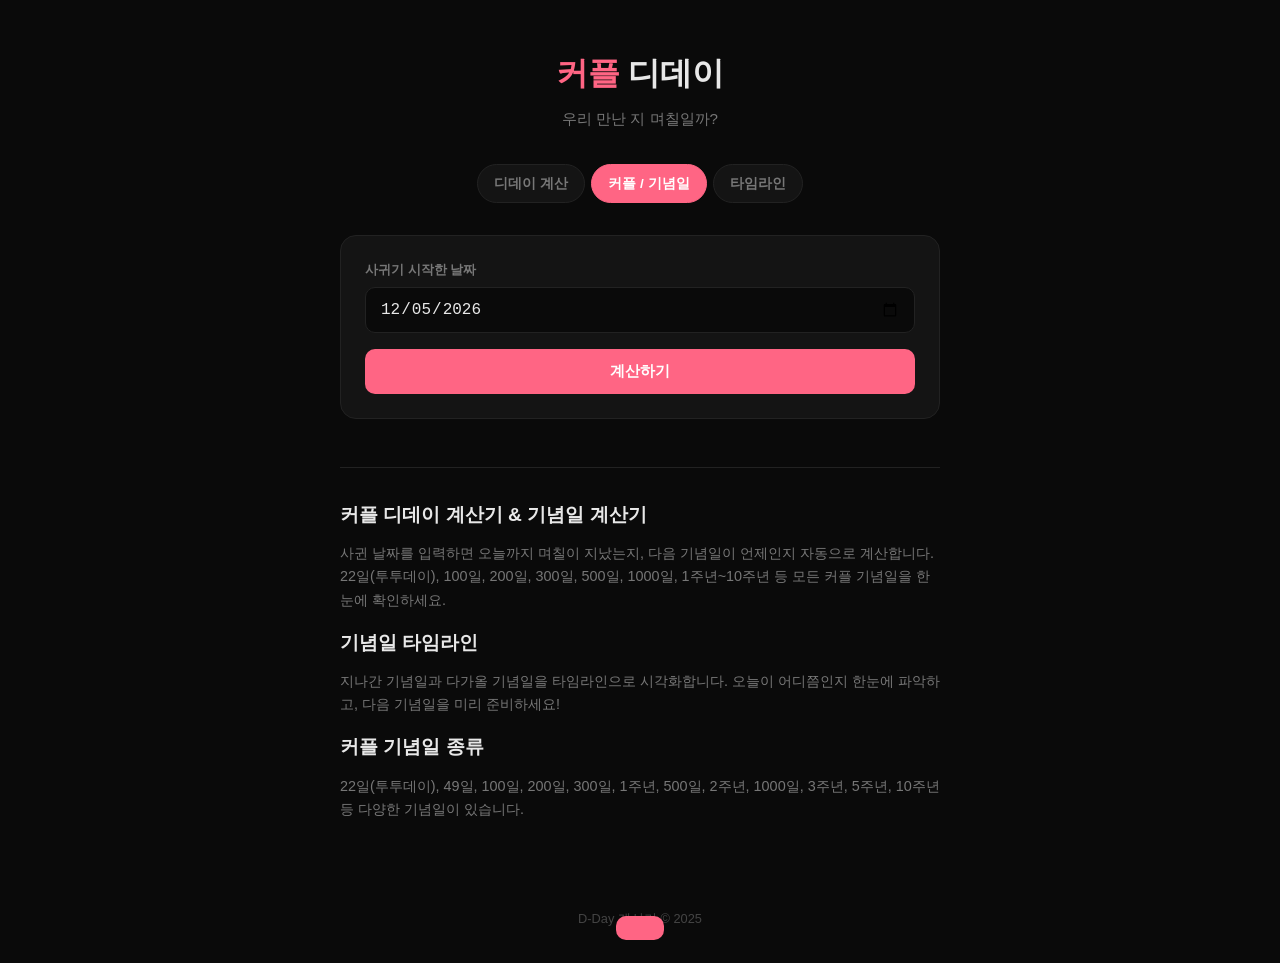
==== couple.html @ f20a23c5 "디데이 계산기 초기 버전 디데이 계산, 커플 기념일 타임라인, D-Day 타임라인 관리 기능 포함. 실시간 카운트다운, 이미지 저장, SEO 최적화 적용." ====
<!DOCTYPE html>
<html lang="ko">
<head>
  <meta charset="UTF-8">
  <meta name="viewport" content="width=device-width, initial-scale=1.0">
  <title>커플 디데이 계산기 - 사귄 날부터 100일, 200일, 1000일 기념일</title>
  <meta name="description" content="커플 디데이 계산기로 사귄 날부터 100일, 200일, 300일, 1000일 등 기념일을 확인하세요. 만난 지 며칠인지 바로 계산! 타임라인으로 한눈에 보기.">
  <meta name="keywords" content="커플 디데이 계산기, 사귄날 계산기, 연애 기념일, 100일 계산, 커플 기념일, 기념일 계산기">
  <meta property="og:title" content="커플 디데이 계산기 - 우리 만난 지 며칠?">
  <meta property="og:description" content="사귄 날을 입력하면 지금까지 며칠인지, 모든 기념일 날짜와 타임라인을 한눈에 보여드립니다.">
  <link rel="canonical" href="https://dday.github.io/couple.html">
  <style>
    :root{--bg:#0a0a0a;--card:#141414;--border:#222;--text:#e8e8e8;--text-sub:#777;--accent:#FF6584;--accent2:#6C63FF}
    *{margin:0;padding:0;box-sizing:border-box}
    body{font-family:-apple-system,'Pretendard','Noto Sans KR',sans-serif;background:var(--bg);color:var(--text);min-height:100vh;line-height:1.6}
    header{text-align:center;padding:48px 20px 32px}
    h1{font-size:2rem;font-weight:800;margin-bottom:8px}
    h1 span{color:var(--accent)}
    .header-desc{color:var(--text-sub);font-size:.95rem}
    nav{display:flex;justify-content:center;gap:6px;padding:0 20px;margin-bottom:32px;flex-wrap:wrap}
    nav a{padding:8px 16px;border-radius:20px;background:var(--card);color:var(--text-sub);text-decoration:none;font-size:.85rem;font-weight:600;border:1px solid var(--border);transition:all .2s}
    nav a:hover,nav a.active{background:var(--accent);color:#fff;border-color:var(--accent)}
    .container{max-width:640px;margin:0 auto;padding:0 20px 40px}

    .input-section{background:var(--card);border:1px solid var(--border);border-radius:16px;padding:24px;margin-bottom:24px}
    .input-group{margin-bottom:16px}
    .input-group label{display:block;font-size:.8rem;color:var(--text-sub);margin-bottom:6px;font-weight:600}
    .input-group input{width:100%;padding:12px 14px;border:1px solid var(--border);border-radius:10px;background:var(--bg);color:var(--text);font-size:1rem;outline:none}
    .input-group input:focus{border-color:var(--accent)}
    .btn{padding:12px 24px;border:none;border-radius:10px;font-size:.95rem;font-weight:700;cursor:pointer;background:var(--accent);color:#fff;width:100%}
    .btn:hover{opacity:.85}

    .result{display:none;margin-top:24px;animation:fadeIn .3s}
    .result.show{display:block}
    @keyframes fadeIn{from{opacity:0;transform:translateY(8px)}to{opacity:1;transform:translateY(0)}}

    /* 히어로 카드 */
    .hero-card{background:var(--card);border:1px solid var(--border);border-radius:16px;padding:32px;text-align:center;margin-bottom:16px}
    .hero-label{font-size:.85rem;color:var(--text-sub);margin-bottom:4px}
    .hero-days{font-size:3.5rem;font-weight:900;background:linear-gradient(135deg,var(--accent),var(--accent2));-webkit-background-clip:text;-webkit-text-fill-color:transparent;line-height:1.2}
    .hero-sub{color:var(--text-sub);font-size:.9rem;margin-top:8px}

    /* 실시간 카운트다운 */
    .countdown{display:flex;justify-content:center;gap:10px;margin-top:20px;padding-top:20px;border-top:1px solid var(--border)}
    .cd-block{text-align:center;min-width:48px}
    .cd-value{font-size:1.5rem;font-weight:900;color:var(--text);font-variant-numeric:tabular-nums}
    .cd-label{font-size:.65rem;color:var(--text-sub);margin-top:2px}
    .cd-sep{font-size:1.2rem;color:#333;align-self:center;padding-bottom:14px}

    /* 다음 기념일 */
    .next-anni{background:linear-gradient(135deg,rgba(255,101,132,.1),rgba(108,99,255,.1));border:1px solid rgba(255,101,132,.2);border-radius:12px;padding:16px;text-align:center;margin-bottom:16px}
    .next-anni-label{font-size:.8rem;color:var(--text-sub)}
    .next-anni-value{font-size:1.2rem;font-weight:800;color:var(--accent);margin-top:4px}
    .next-anni-date{font-size:.85rem;color:var(--text-sub)}

    /* 타임라인 */
    .timeline-section{background:var(--card);border:1px solid var(--border);border-radius:16px;padding:24px;margin-bottom:16px}
    .timeline-section h3{font-size:.9rem;color:var(--text-sub);margin-bottom:16px;font-weight:600}
    .timeline{position:relative;padding-left:28px}
    .timeline::before{content:'';position:absolute;left:9px;top:0;bottom:0;width:2px;background:#222}
    .tl-item{position:relative;margin-bottom:20px;padding-bottom:4px}
    .tl-item:last-child{margin-bottom:0}
    .tl-dot{position:absolute;left:-24px;top:4px;width:12px;height:12px;border-radius:50%;border:2px solid #333;background:var(--bg)}
    .tl-item.past .tl-dot{background:var(--text-sub);border-color:var(--text-sub)}
    .tl-item.now .tl-dot{background:transparent;border:2px dashed var(--accent);}
    .tl-item.future .tl-dot{background:var(--bg);border:2px solid #333;}
    .tl-item.past{opacity:.55}
    .tl-header{display:flex;justify-content:space-between;align-items:center}
    .tl-name{font-weight:800;font-size:.95rem}
    .tl-dday{font-size:.8rem;font-weight:700;padding:3px 8px;border-radius:6px}
    .tl-dday.passed{background:rgba(255,255,255,.05);color:#555}
    .tl-dday.today{background:rgba(255,101,132,.15);color:var(--accent)}
    .tl-dday.upcoming{background:rgba(108,99,255,.15);color:var(--accent2)}
    .tl-date{font-size:.8rem;color:var(--text-sub);margin-top:2px}

    /* 현재 위치 마커 */
    .tl-now-marker{position:relative;margin-bottom:20px;padding:8px 0 8px 0}
    .tl-now-marker .tl-dot{background:var(--accent);border-color:var(--accent);box-shadow:0 0 10px rgba(255,101,132,.5)}
    .tl-now-line{font-size:.8rem;color:var(--accent);font-weight:700}

    /* 기념일 리스트 */
    .anni-section{background:var(--card);border:1px solid var(--border);border-radius:16px;padding:24px;margin-bottom:16px}
    .anni-section h3{font-size:.9rem;color:var(--text-sub);margin-bottom:16px;font-weight:600}
    .anni-list{display:flex;flex-direction:column;gap:8px}
    .anni-item{display:flex;justify-content:space-between;align-items:center;background:var(--bg);border-radius:10px;padding:12px 14px}
    .anni-item.past{opacity:.45}
    .anni-item.next{background:rgba(255,101,132,.06);border:1px solid rgba(255,101,132,.2)}
    .anni-day{font-weight:800;color:var(--accent);min-width:100px;font-size:.9rem}
    .anni-date{color:var(--text-sub);font-size:.8rem;flex:1;text-align:center}
    .anni-badge{font-size:.7rem;padding:3px 8px;border-radius:6px;font-weight:600;min-width:56px;text-align:center}
    .anni-badge.passed{background:rgba(255,255,255,.05);color:#555}
    .anni-badge.upcoming{background:rgba(255,101,132,.15);color:var(--accent)}

    /* 공유 버튼 */
    .share-btns{display:flex;gap:8px;justify-content:center;margin-top:16px;flex-wrap:wrap}
    .share-btn{padding:8px 16px;border:1px solid var(--border);border-radius:8px;background:transparent;color:var(--text-sub);font-size:.8rem;cursor:pointer;transition:all .2s}
    .share-btn:hover{border-color:var(--accent);color:var(--accent)}

    .seo-content{margin-top:48px;padding-top:32px;border-top:1px solid var(--border)}
    .seo-content h2{font-size:1.2rem;margin-bottom:12px}
    .seo-content p{color:var(--text-sub);font-size:.9rem;margin-bottom:16px}
    footer{text-align:center;padding:32px 20px;color:#444;font-size:.8rem}
    .toast{position:fixed;bottom:40px;left:50%;transform:translateX(-50%) translateY(80px);background:var(--accent);color:#fff;padding:12px 24px;border-radius:10px;font-weight:600;font-size:.9rem;transition:transform .3s;z-index:999}
    .toast.show{transform:translateX(-50%) translateY(0)}
    #shareCanvas{display:none}

    @media(max-width:480px){h1{font-size:1.6rem}.hero-days{font-size:2.8rem}}
  </style>
</head>
<body>
  <header>
    <h1><span>커플</span> 디데이</h1>
    <p class="header-desc">우리 만난 지 며칠일까?</p>
  </header>
  <nav>
    <a href="index.html">디데이 계산</a>
    <a href="couple.html" class="active">커플 / 기념일</a>
    <a href="timeline.html">타임라인</a>
  </nav>
  <div class="container">
    <section class="input-section">
      <div class="input-group">
        <label>사귀기 시작한 날짜</label>
        <input type="date" id="coupleDate">
      </div>
      <button class="btn" id="calcBtn">계산하기</button>
    </section>

    <section class="result" id="result">
      <!-- 히어로: 함께한 일수 -->
      <div class="hero-card">
        <p class="hero-label">우리가 함께한 시간</p>
        <div class="hero-days" id="totalDays"></div>
        <p class="hero-sub" id="totalSub"></p>
        <div class="countdown" id="countdown"></div>
        <div class="share-btns">
          <button class="share-btn" id="shareBtn">링크 복사</button>
          <button class="share-btn" id="imageBtn">이미지 저장</button>
          <button class="share-btn" id="shareTlBtn">타임라인 이미지</button>
        </div>
      </div>

      <!-- 다음 기념일 -->
      <div class="next-anni" id="nextAnni"></div>

      <!-- 타임라인 -->
      <div class="timeline-section">
        <h3>기념일 타임라인</h3>
        <div class="timeline" id="timeline"></div>
      </div>

    </section>

    <article class="seo-content">
      <h2>커플 디데이 계산기 &amp; 기념일 계산기</h2>
      <p>사귄 날짜를 입력하면 오늘까지 며칠이 지났는지, 다음 기념일이 언제인지 자동으로 계산합니다. 22일(투투데이), 100일, 200일, 300일, 500일, 1000일, 1주년~10주년 등 모든 커플 기념일을 한눈에 확인하세요.</p>
      <h2>기념일 타임라인</h2>
      <p>지나간 기념일과 다가올 기념일을 타임라인으로 시각화합니다. 오늘이 어디쯤인지 한눈에 파악하고, 다음 기념일을 미리 준비하세요!</p>
      <h2>커플 기념일 종류</h2>
      <p>22일(투투데이), 49일, 100일, 200일, 300일, 1주년, 500일, 2주년, 1000일, 3주년, 5주년, 10주년 등 다양한 기념일이 있습니다.</p>
    </article>
  </div>

  <footer>D-Day 계산기 &copy; 2025</footer>
  <div class="toast" id="toast"></div>
  <canvas id="shareCanvas"></canvas>

  <script>
    const milestones = [
      {days:100, label:'100일'},
      {days:200, label:'200일'},
      {days:300, label:'300일'},
      {days:365, label:'1주년'},
      {days:500, label:'500일'},
      {days:730, label:'2주년'},
      {days:1000, label:'1,000일'},
      {days:1095, label:'3주년'},
      {days:1460, label:'4주년'},
      {days:1825, label:'5주년'},
      {days:2000, label:'2,000일'},
      {days:2555, label:'7주년'},
      {days:3000, label:'3,000일'},
      {days:3650, label:'10주년'},
    ];

    const coupleDate = document.getElementById('coupleDate');
    coupleDate.value = new Date().toISOString().split('T')[0];
    let countdownInterval = null;
    let currentTotalDiff = 0;
    let currentStartDate = null;

    // URL 파라미터 또는 마지막 계산 복원
    const params = new URLSearchParams(location.search);
    if (params.get('date')) {
      coupleDate.value = params.get('date');
      calculate();
    } else {
      const last = localStorage.getItem('lastCoupleDate');
      if (last) {
        coupleDate.value = last;
        calculate();
      }
    }

    document.getElementById('calcBtn').addEventListener('click', calculate);

    function calculate() {
      localStorage.setItem('lastCoupleDate', coupleDate.value);
      const start = new Date(coupleDate.value + 'T00:00:00');
      const today = new Date(); today.setHours(0,0,0,0);
      const totalDiff = Math.floor((today - start) / (1000*60*60*24));

      currentTotalDiff = totalDiff;
      currentStartDate = start;

      // 히어로
      document.getElementById('totalDays').textContent = totalDiff.toLocaleString() + '일';
      const years = Math.floor(totalDiff / 365);
      const months = Math.floor((totalDiff % 365) / 30);
      const days = totalDiff % 30;
      let subText = '';
      if (years > 0) subText += years + '년 ';
      if (months > 0) subText += months + '개월 ';
      subText += days + '일';
      document.getElementById('totalSub').textContent = subText;

      // 실시간 카운트다운
      if (countdownInterval) clearInterval(countdownInterval);
      updateLiveCount(start);
      countdownInterval = setInterval(() => updateLiveCount(start), 1000);

      // 기념일을 타임라인에 동기화
      syncAnniversaries(start, totalDiff);

      // 다음 기념일
      const nextMilestone = milestones.find(m => m.days > totalDiff);
      const nextAnni = document.getElementById('nextAnni');
      if (nextMilestone) {
        const nextDate = new Date(start);
        nextDate.setDate(nextDate.getDate() + nextMilestone.days);
        const daysLeft = nextMilestone.days - totalDiff;
        nextAnni.innerHTML = `
          <p class="next-anni-label">다음 기념일</p>
          <p class="next-anni-value">${nextMilestone.label} (D-${daysLeft})</p>
          <p class="next-anni-date">${fmtDate(nextDate)} (${dayName(nextDate)})</p>
        `;
        nextAnni.style.display = '';
      } else {
        nextAnni.style.display = 'none';
      }

      // 타임라인
      renderTimeline(start, totalDiff, nextMilestone);

      document.getElementById('result').classList.add('show');
    }

    function updateLiveCount(start) {
      const now = new Date();
      const diff = now - start;
      const d = Math.floor(diff / (1000*60*60*24));
      const h = Math.floor((diff % (1000*60*60*24)) / (1000*60*60));
      const m = Math.floor((diff % (1000*60*60)) / (1000*60));
      const s = Math.floor((diff % (1000*60)) / 1000);

      document.getElementById('countdown').innerHTML = `
        <div class="cd-block"><div class="cd-value">${d.toLocaleString()}</div><div class="cd-label">일</div></div>
        <div class="cd-sep">:</div>
        <div class="cd-block"><div class="cd-value">${String(h).padStart(2,'0')}</div><div class="cd-label">시간</div></div>
        <div class="cd-sep">:</div>
        <div class="cd-block"><div class="cd-value">${String(m).padStart(2,'0')}</div><div class="cd-label">분</div></div>
        <div class="cd-sep">:</div>
        <div class="cd-block"><div class="cd-value">${String(s).padStart(2,'0')}</div><div class="cd-label">초</div></div>
      `;
    }

    // 타임라인 렌더링
    function renderTimeline(start, totalDiff, nextMilestone) {
      const timeline = document.getElementById('timeline');
      const today = new Date(); today.setHours(0,0,0,0);
      let html = '';
      let todayInserted = false;

      for (let i = 0; i < milestones.length; i++) {
        const m = milestones[i];
        const mDate = new Date(start);
        mDate.setDate(mDate.getDate() + m.days);
        const isPast = m.days <= totalDiff;
        const isNext = nextMilestone && m.days === nextMilestone.days;

        // "오늘" 마커 삽입: 지나간 기념일과 다가올 기념일 사이
        if (!todayInserted && !isPast) {
          html += `
            <div class="tl-now-marker">
              <div class="tl-dot"></div>
              <div class="tl-now-line">오늘 (${currentTotalDiff.toLocaleString()}일째)</div>
              <div class="tl-date">${fmtDate(today)} (${dayName(today)})</div>
            </div>
          `;
          todayInserted = true;
        }

        const cls = isPast ? 'past' : isNext ? 'now' : 'future';
        const diff = m.days - totalDiff;
        let badgeCls, badgeText;
        if (isPast) { badgeCls = 'passed'; badgeText = '지남'; }
        else { badgeCls = 'upcoming'; badgeText = `D-${diff}`; }

        html += `
          <div class="tl-item ${cls}">
            <div class="tl-dot"></div>
            <div class="tl-header">
              <span class="tl-name">${m.label}</span>
              <span class="tl-dday ${badgeCls}">${badgeText}</span>
            </div>
            <div class="tl-date">${fmtDate(mDate)} (${dayName(mDate)})</div>
          </div>
        `;
      }

      // 모든 기념일이 지났으면 마지막에 오늘 표시
      if (!todayInserted) {
        html += `
          <div class="tl-now-marker">
            <div class="tl-dot"></div>
            <div class="tl-now-line">오늘 (${currentTotalDiff.toLocaleString()}일째)</div>
            <div class="tl-date">${fmtDate(today)} (${dayName(today)})</div>
          </div>
        `;
      }

      timeline.innerHTML = html;
    }

    // 기념일을 타임라인(ddays)에 동기화
    function syncAnniversaries(start, totalDiff) {
      const saved = JSON.parse(localStorage.getItem('ddays') || '[]');

      // 기존 커플 기념일 제거 (source: couple 태그로 구분)
      const filtered = saved.filter(s => s.source !== 'couple');

      // 다가올 기념일 3개만 추가
      const upcoming = milestones
        .filter(m => m.days > totalDiff)
        .slice(0, 3);

      upcoming.forEach(m => {
        const d = new Date(start);
        d.setDate(d.getDate() + m.days);
        const dateStr = d.toISOString().split('T')[0];
        filtered.push({
          name: `커플 ${m.label}`,
          date: dateStr,
          id: Date.now() + m.days,
          source: 'couple'
        });
      });

      localStorage.setItem('ddays', JSON.stringify(filtered));
    }

    // 공유 링크
    document.getElementById('shareBtn').addEventListener('click', () => {
      const url = `${location.origin}${location.pathname}?date=${coupleDate.value}`;
      navigator.clipboard.writeText(url);
      showToast('링크가 복사되었습니다!');
    });

    // 타임라인 이미지 저장
    document.getElementById('shareTlBtn').addEventListener('click', () => {
      const today = new Date(); today.setHours(0,0,0,0);
      const dayN = ['일','월','화','수','목','금','토'];
      const start = new Date(coupleDate.value + 'T00:00:00');

      const items = [];
      let todayInserted = false;
      for (const m of milestones) {
        const d = new Date(start); d.setDate(d.getDate() + m.days);
        const diff = m.days - currentTotalDiff;
        if (!todayInserted && diff >= 0) {
          items.push({ name: `오늘 (${currentTotalDiff.toLocaleString()}일째)`, date: fmtDate(today), day: dayN[today.getDay()], dday: '', type: 'today' });
          todayInserted = true;
        }
        const ddayText = diff <= 0 ? '지남' : `D-${diff}`;
        items.push({ name: m.label, date: fmtDate(d), day: dayN[d.getDay()], dday: ddayText, type: diff < 0 ? 'past' : diff === 0 ? 'today' : 'future' });
      }
      if (!todayInserted) {
        items.push({ name: `오늘 (${currentTotalDiff.toLocaleString()}일째)`, date: fmtDate(today), day: dayN[today.getDay()], dday: '', type: 'today' });
      }

      const canvas = document.getElementById('shareCanvas');
      const ctx = canvas.getContext('2d');
      const lineH = 52, padTop = 120, padBot = 80, w = 540;
      const h = padTop + items.length * lineH + padBot;
      canvas.width = w; canvas.height = h;

      const grad = ctx.createLinearGradient(0, 0, w, h);
      grad.addColorStop(0, '#1a0a1e'); grad.addColorStop(0.5, '#2d1b3d'); grad.addColorStop(1, '#0f0c29');
      ctx.fillStyle = grad; ctx.fillRect(0, 0, w, h);

      ctx.fillStyle = '#FF6584'; ctx.font = '800 24px -apple-system, sans-serif'; ctx.textAlign = 'center';
      ctx.fillText('커플 기념일 타임라인', w / 2, 60);

      const lineX = 60;
      ctx.strokeStyle = '#333'; ctx.lineWidth = 2;
      ctx.beginPath(); ctx.moveTo(lineX, padTop - 10); ctx.lineTo(lineX, padTop + items.length * lineH - 20); ctx.stroke();

      ctx.textAlign = 'left';
      items.forEach((item, i) => {
        const y = padTop + i * lineH;
        ctx.beginPath(); ctx.arc(lineX, y + 8, 6, 0, Math.PI * 2);
        if (item.type === 'today') { ctx.fillStyle = '#FF6584'; ctx.fill(); }
        else if (item.type === 'past') { ctx.fillStyle = '#555'; ctx.fill(); }
        else { ctx.fillStyle = 'transparent'; ctx.strokeStyle = '#FF6584'; ctx.lineWidth = 2; ctx.setLineDash([3,3]); ctx.stroke(); ctx.setLineDash([]); }

        const alpha = item.type === 'past' ? 0.5 : 1;
        ctx.globalAlpha = alpha;
        ctx.fillStyle = item.type === 'today' && item.name.includes('오늘') ? '#FF6584' : '#e8e8e8';
        ctx.font = '700 15px -apple-system, sans-serif'; ctx.fillText(item.name, lineX + 24, y + 6);
        ctx.fillStyle = '#777'; ctx.font = '400 12px -apple-system, sans-serif'; ctx.fillText(`${item.date} (${item.day})`, lineX + 24, y + 24);
        if (item.dday) { ctx.textAlign = 'right'; ctx.fillStyle = item.type === 'past' ? '#555' : '#FF6584'; ctx.font = '700 14px -apple-system, sans-serif'; ctx.fillText(item.dday, w - 40, y + 12); ctx.textAlign = 'left'; }
        ctx.globalAlpha = 1;
      });

      ctx.fillStyle = '#444'; ctx.font = '400 12px -apple-system, sans-serif'; ctx.textAlign = 'center';
      ctx.fillText('D-Day 계산기', w / 2, h - 30);

      canvas.toBlob(blob => {
        const url = URL.createObjectURL(blob);
        const a = document.createElement('a'); a.href = url; a.download = 'couple-timeline.png'; a.click();
        URL.revokeObjectURL(url);
        showToast('이미지가 저장되었습니다!');
      });
    });

    // 이미지 저장
    document.getElementById('imageBtn').addEventListener('click', () => {
      const canvas = document.getElementById('shareCanvas');
      const ctx = canvas.getContext('2d');
      canvas.width = 540; canvas.height = 960;

      const grad = ctx.createLinearGradient(0, 0, 540, 960);
      grad.addColorStop(0, '#1a0a1e');
      grad.addColorStop(0.5, '#2d1b3d');
      grad.addColorStop(1, '#0f0c29');
      ctx.fillStyle = grad;
      ctx.fillRect(0, 0, 540, 960);

      ctx.fillStyle = '#888';
      ctx.font = '600 20px -apple-system, sans-serif';
      ctx.textAlign = 'center';
      ctx.fillText('우리가 함께한 시간', 270, 340);

      const ddayText = currentTotalDiff.toLocaleString() + '일';
      ctx.font = '900 72px -apple-system, sans-serif';
      const gradient = ctx.createLinearGradient(100, 380, 440, 460);
      gradient.addColorStop(0, '#FF6584');
      gradient.addColorStop(1, '#6C63FF');
      ctx.fillStyle = gradient;
      ctx.fillText(ddayText, 270, 440);

      const years = Math.floor(currentTotalDiff / 365);
      const months = Math.floor((currentTotalDiff % 365) / 30);
      const days = currentTotalDiff % 30;
      let subText = '';
      if (years > 0) subText += years + '년 ';
      if (months > 0) subText += months + '개월 ';
      subText += days + '일';
      ctx.fillStyle = '#888';
      ctx.font = '400 18px -apple-system, sans-serif';
      ctx.fillText(subText, 270, 490);

      // 다음 기념일
      const next = milestones.find(m => m.days > currentTotalDiff);
      if (next) {
        ctx.fillStyle = '#FF6584';
        ctx.font = '700 18px -apple-system, sans-serif';
        ctx.fillText(`다음 기념일: ${next.label} (D-${next.days - currentTotalDiff})`, 270, 560);
      }

      ctx.fillStyle = '#444';
      ctx.font = '400 14px -apple-system, sans-serif';
      ctx.fillText('D-Day 계산기', 270, 880);

      canvas.toBlob(blob => {
        const url = URL.createObjectURL(blob);
        const a = document.createElement('a');
        a.href = url;
        a.download = `couple-dday-${currentTotalDiff}.png`;
        a.click();
        URL.revokeObjectURL(url);
        showToast('이미지가 저장되었습니다!');
      });
    });

    function fmtDate(d) {
      return `${d.getFullYear()}.${String(d.getMonth()+1).padStart(2,'0')}.${String(d.getDate()).padStart(2,'0')}`;
    }
    function dayName(d) {
      return ['일','월','화','수','목','금','토'][d.getDay()];
    }
    function showToast(msg) {
      const toast = document.getElementById('toast');
      toast.textContent = msg;
      toast.classList.add('show');
      setTimeout(() => toast.classList.remove('show'), 1500);
    }
  </script>
</body>
</html>
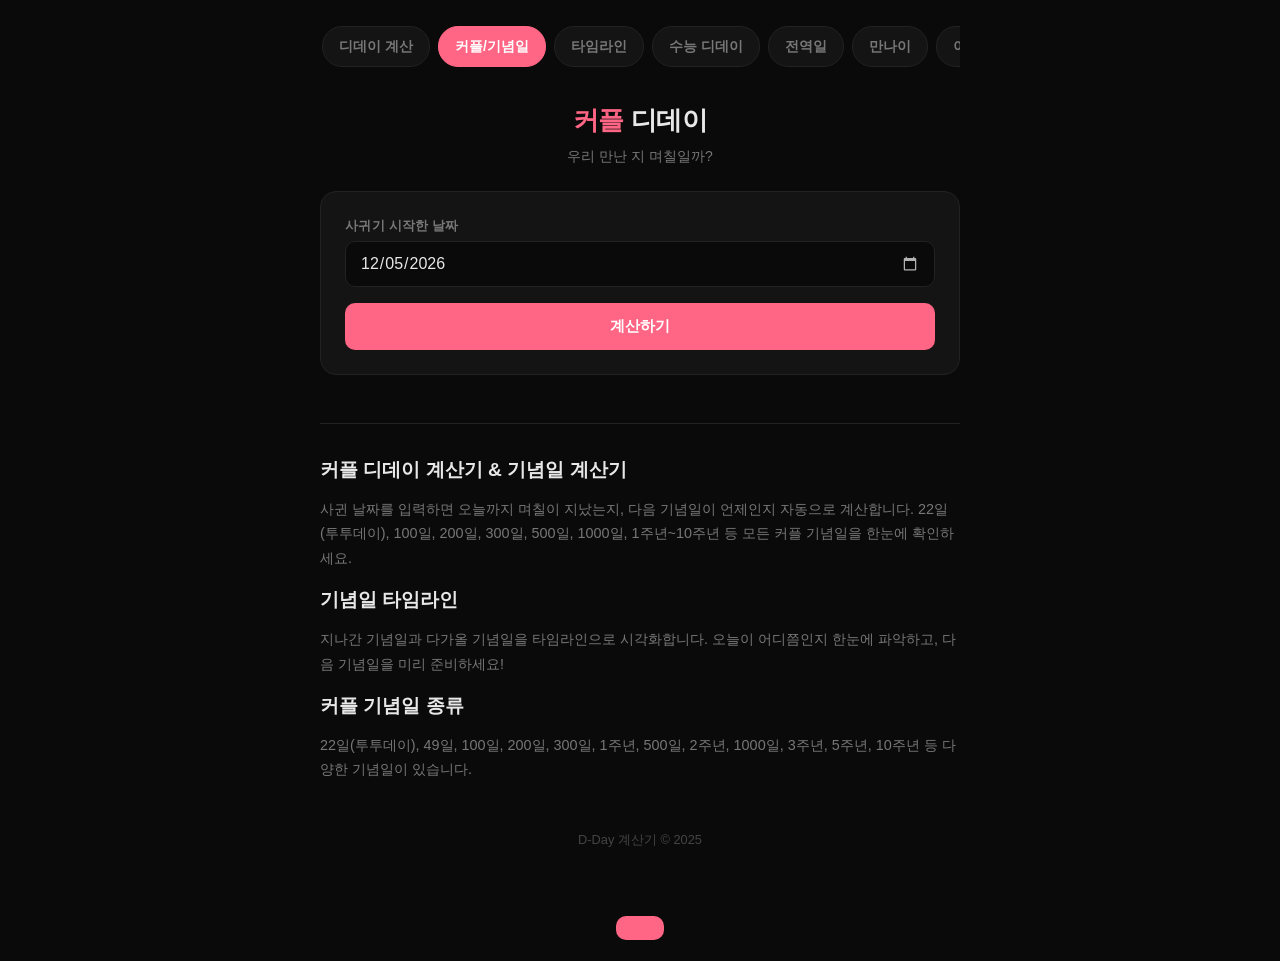
==== commit 83162b53: "SEO 강화 및 신규 계산기 페이지 4개 추가 - 수능, 전역일, 만나이, 이벤트 디데이 페이지 추가 - 공통 디자인 시스템 (shared.css/shared.js) 도입으로 7개" ====
--- a/couple.html
+++ b/couple.html
@@ -9,26 +9,29 @@
   <meta property="og:title" content="커플 디데이 계산기 - 우리 만난 지 며칠?">
   <meta property="og:description" content="사귄 날을 입력하면 지금까지 며칠인지, 모든 기념일 날짜와 타임라인을 한눈에 보여드립니다.">
   <link rel="canonical" href="https://dday.github.io/couple.html">
+  <script type="application/ld+json">
+  {
+    "@context": "https://schema.org",
+    "@type": "WebApplication",
+    "name": "커플 디데이 계산기",
+    "description": "커플 디데이 계산기로 사귄 날부터 기념일을 한눈에 확인하세요",
+    "url": "https://dday.github.io/couple.html",
+    "applicationCategory": "UtilityApplication",
+    "operatingSystem": "All",
+    "offers": { "@type": "Offer", "price": "0", "priceCurrency": "KRW" },
+    "inLanguage": "ko"
+  }
+  </script>
+  <link rel="stylesheet" href="shared.css">
   <style>
-    :root{--bg:#0a0a0a;--card:#141414;--border:#222;--text:#e8e8e8;--text-sub:#777;--accent:#FF6584;--accent2:#6C63FF}
-    *{margin:0;padding:0;box-sizing:border-box}
-    body{font-family:-apple-system,'Pretendard','Noto Sans KR',sans-serif;background:var(--bg);color:var(--text);min-height:100vh;line-height:1.6}
-    header{text-align:center;padding:48px 20px 32px}
-    h1{font-size:2rem;font-weight:800;margin-bottom:8px}
+    :root{--accent:#FF6584;--accent2:#6C63FF}
     h1 span{color:var(--accent)}
-    .header-desc{color:var(--text-sub);font-size:.95rem}
-    nav{display:flex;justify-content:center;gap:6px;padding:0 20px;margin-bottom:32px;flex-wrap:wrap}
-    nav a{padding:8px 16px;border-radius:20px;background:var(--card);color:var(--text-sub);text-decoration:none;font-size:.85rem;font-weight:600;border:1px solid var(--border);transition:all .2s}
-    nav a:hover,nav a.active{background:var(--accent);color:#fff;border-color:var(--accent)}
-    .container{max-width:640px;margin:0 auto;padding:0 20px 40px}
 
     .input-section{background:var(--card);border:1px solid var(--border);border-radius:16px;padding:24px;margin-bottom:24px}
     .input-group{margin-bottom:16px}
-    .input-group label{display:block;font-size:.8rem;color:var(--text-sub);margin-bottom:6px;font-weight:600}
+    .input-group label{font-size:.8rem;margin-bottom:6px}
     .input-group input{width:100%;padding:12px 14px;border:1px solid var(--border);border-radius:10px;background:var(--bg);color:var(--text);font-size:1rem;outline:none}
     .input-group input:focus{border-color:var(--accent)}
-    .btn{padding:12px 24px;border:none;border-radius:10px;font-size:.95rem;font-weight:700;cursor:pointer;background:var(--accent);color:#fff;width:100%}
-    .btn:hover{opacity:.85}
 
     .result{display:none;margin-top:24px;animation:fadeIn .3s}
     .result.show{display:block}
@@ -41,7 +44,7 @@
     .hero-sub{color:var(--text-sub);font-size:.9rem;margin-top:8px}
 
     /* 실시간 카운트다운 */
-    .countdown{display:flex;justify-content:center;gap:10px;margin-top:20px;padding-top:20px;border-top:1px solid var(--border)}
+    .cd-row{display:flex;justify-content:center;gap:10px;margin-top:20px;padding-top:20px;border-top:1px solid var(--border)}
     .cd-block{text-align:center;min-width:48px}
     .cd-value{font-size:1.5rem;font-weight:900;color:var(--text);font-variant-numeric:tabular-nums}
     .cd-label{font-size:.65rem;color:var(--text-sub);margin-top:2px}
@@ -96,28 +99,28 @@
     .share-btn{padding:8px 16px;border:1px solid var(--border);border-radius:8px;background:transparent;color:var(--text-sub);font-size:.8rem;cursor:pointer;transition:all .2s}
     .share-btn:hover{border-color:var(--accent);color:var(--accent)}
 
-    .seo-content{margin-top:48px;padding-top:32px;border-top:1px solid var(--border)}
-    .seo-content h2{font-size:1.2rem;margin-bottom:12px}
-    .seo-content p{color:var(--text-sub);font-size:.9rem;margin-bottom:16px}
-    footer{text-align:center;padding:32px 20px;color:#444;font-size:.8rem}
     .toast{position:fixed;bottom:40px;left:50%;transform:translateX(-50%) translateY(80px);background:var(--accent);color:#fff;padding:12px 24px;border-radius:10px;font-weight:600;font-size:.9rem;transition:transform .3s;z-index:999}
     .toast.show{transform:translateX(-50%) translateY(0)}
     #shareCanvas{display:none}
 
-    @media(max-width:480px){h1{font-size:1.6rem}.hero-days{font-size:2.8rem}}
+    @media(max-width:480px){.hero-days{font-size:2.8rem}}
   </style>
 </head>
 <body>
-  <header>
+  <div class="container">
+  <nav class="nav">
+    <a href="index.html">디데이 계산</a>
+    <a href="couple.html" class="active">커플/기념일</a>
+    <a href="timeline.html">타임라인</a>
+    <a href="suneung.html">수능 디데이</a>
+    <a href="military.html">전역일</a>
+    <a href="age.html">만나이</a>
+    <a href="event.html">이벤트</a>
+  </nav>
+  <header class="page-header">
     <h1><span>커플</span> 디데이</h1>
-    <p class="header-desc">우리 만난 지 며칠일까?</p>
+    <p>우리 만난 지 며칠일까?</p>
   </header>
-  <nav>
-    <a href="index.html">디데이 계산</a>
-    <a href="couple.html" class="active">커플 / 기념일</a>
-    <a href="timeline.html">타임라인</a>
-  </nav>
-  <div class="container">
     <section class="input-section">
       <div class="input-group">
         <label>사귀기 시작한 날짜</label>
@@ -132,11 +135,29 @@
         <p class="hero-label">우리가 함께한 시간</p>
         <div class="hero-days" id="totalDays"></div>
         <p class="hero-sub" id="totalSub"></p>
-        <div class="countdown" id="countdown"></div>
+        <div class="cd-row" id="countdown"></div>
         <div class="share-btns">
           <button class="share-btn" id="shareBtn">링크 복사</button>
           <button class="share-btn" id="imageBtn">이미지 저장</button>
           <button class="share-btn" id="shareTlBtn">타임라인 이미지</button>
+        </div>
+        <div class="sns-share">
+          <button class="sns-btn" onclick="snsShare('kakao', {title:'커플 디데이', text:'우리 만난 지 며칠?'})">
+            <svg viewBox="0 0 24 24"><path d="M12 3C6.5 3 2 6.58 2 11c0 2.83 1.87 5.32 4.68 6.73l-1.2 4.46c-.1.36.31.65.63.44L10.7 19.5c.43.03.86.05 1.3.05 5.5 0 10-3.58 10-8s-4.5-8-10-8z"/></svg>
+            카카오톡
+          </button>
+          <button class="sns-btn" onclick="snsShare('twitter', {title:'커플 디데이', text:'우리 만난 지 며칠?'})">
+            <svg viewBox="0 0 24 24"><path d="M18.244 2.25h3.308l-7.227 8.26 8.502 11.24H16.17l-5.214-6.817L4.99 21.75H1.68l7.73-8.835L1.254 2.25H8.08l4.713 6.231zm-1.161 17.52h1.833L7.084 4.126H5.117z"/></svg>
+            X
+          </button>
+          <button class="sns-btn" onclick="snsShare('facebook', {title:'커플 디데이', text:'우리 만난 지 며칠?'})">
+            <svg viewBox="0 0 24 24"><path d="M24 12.073c0-6.627-5.373-12-12-12s-12 5.373-12 12c0 5.99 4.388 10.954 10.125 11.854v-8.385H7.078v-3.47h3.047V9.43c0-3.007 1.792-4.669 4.533-4.669 1.312 0 2.686.235 2.686.235v2.953H15.83c-1.491 0-1.956.925-1.956 1.874v2.25h3.328l-.532 3.47h-2.796v8.385C19.612 23.027 24 18.062 24 12.073z"/></svg>
+            페이스북
+          </button>
+          <button class="sns-btn" onclick="snsShare('copy', {title:'커플 디데이', text:'우리 만난 지 며칠?'})">
+            <svg viewBox="0 0 24 24"><path d="M16 1H4c-1.1 0-2 .9-2 2v14h2V3h12V1zm3 4H8c-1.1 0-2 .9-2 2v14c0 1.1.9 2 2 2h11c1.1 0 2-.9 2-2V7c0-1.1-.9-2-2-2zm0 16H8V7h11v14z"/></svg>
+            링크 복사
+          </button>
         </div>
       </div>
 
@@ -505,6 +526,8 @@
       toast.classList.add('show');
       setTimeout(() => toast.classList.remove('show'), 1500);
     }
+
+    showCtaBanner('.container', 'couple.html', '우리 커플 디데이도 계산해보세요!');
   </script>
 </body>
 </html>
--- a/shared.css
+++ b/shared.css
@@ -0,0 +1,405 @@
+/* === 공통 디자인 시스템 === */
+:root {
+  --bg: #0a0a0a;
+  --card: #141414;
+  --card-hover: #1a1a1a;
+  --border: #222;
+  --text: #e8e8e8;
+  --text-sub: #777;
+  --accent: #6C63FF;
+  --accent2: #FF6584;
+}
+
+* {
+  box-sizing: border-box;
+  margin: 0;
+  padding: 0;
+  -webkit-tap-highlight-color: transparent;
+}
+
+html, body {
+  background: var(--bg);
+  color: var(--text);
+  font-family: -apple-system, BlinkMacSystemFont, 'Pretendard', 'Noto Sans KR', 'Segoe UI', sans-serif;
+  -webkit-font-smoothing: antialiased;
+  min-height: 100%;
+}
+
+body {
+  padding: 20px 16px 80px;
+  line-height: 1.5;
+}
+
+a { color: inherit; text-decoration: none; }
+
+button {
+  font-family: inherit;
+  cursor: pointer;
+  border: none;
+  background: none;
+  color: inherit;
+}
+
+input, select {
+  font-family: inherit;
+  color: var(--text);
+}
+
+/* --- Container --- */
+.container {
+  max-width: 640px;
+  margin: 0 auto;
+}
+
+/* --- Top Nav (pill tabs) --- */
+.nav {
+  display: flex;
+  gap: 8px;
+  overflow-x: auto;
+  padding: 6px 2px 14px;
+  margin-bottom: 20px;
+  scrollbar-width: none;
+  -ms-overflow-style: none;
+}
+.nav::-webkit-scrollbar { display: none; }
+
+.nav a {
+  flex-shrink: 0;
+  padding: 9px 16px;
+  border-radius: 20px;
+  background: var(--card);
+  border: 1px solid var(--border);
+  color: var(--text-sub);
+  font-size: 14px;
+  font-weight: 600;
+  white-space: nowrap;
+  transition: all .15s ease;
+}
+.nav a:hover { background: var(--card-hover); color: var(--text); }
+.nav a.active {
+  background: var(--accent);
+  border-color: var(--accent);
+  color: #fff;
+}
+
+/* --- Header --- */
+.page-header {
+  text-align: center;
+  margin-bottom: 24px;
+}
+.page-header h1 {
+  font-size: 26px;
+  font-weight: 800;
+  letter-spacing: -0.02em;
+  margin-bottom: 6px;
+}
+.page-header p {
+  color: var(--text-sub);
+  font-size: 14px;
+}
+
+/* --- Card --- */
+.card {
+  background: var(--card);
+  border: 1px solid var(--border);
+  border-radius: 16px;
+  padding: 24px;
+  margin-bottom: 14px;
+}
+.card.clickable {
+  cursor: pointer;
+  transition: all .15s ease;
+}
+.card.clickable:hover {
+  background: var(--card-hover);
+  border-color: #333;
+  transform: translateY(-1px);
+}
+
+.card-title {
+  font-size: 13px;
+  font-weight: 600;
+  color: var(--text-sub);
+  text-transform: uppercase;
+  letter-spacing: 0.08em;
+  margin-bottom: 14px;
+}
+
+/* --- Gradient Number --- */
+.big-number {
+  font-size: 88px;
+  font-weight: 900;
+  line-height: 1;
+  letter-spacing: -0.04em;
+  background: linear-gradient(135deg, var(--accent), var(--accent2));
+  -webkit-background-clip: text;
+  background-clip: text;
+  -webkit-text-fill-color: transparent;
+  color: transparent;
+  font-variant-numeric: tabular-nums;
+}
+
+.big-number-wrap {
+  text-align: center;
+}
+.big-number-label {
+  color: var(--text-sub);
+  font-size: 13px;
+  margin-top: 10px;
+  font-weight: 600;
+  letter-spacing: 0.08em;
+  text-transform: uppercase;
+}
+.big-number-suffix {
+  display: block;
+  font-size: 18px;
+  font-weight: 700;
+  color: var(--text-sub);
+  margin-top: 6px;
+  letter-spacing: 0.02em;
+}
+
+/* --- Countdown (HH:MM:SS) --- */
+.countdown {
+  display: grid;
+  grid-template-columns: repeat(4, 1fr);
+  gap: 8px;
+  margin-top: 20px;
+}
+.countdown .unit {
+  background: var(--bg);
+  border: 1px solid var(--border);
+  border-radius: 12px;
+  padding: 14px 8px;
+  text-align: center;
+}
+.countdown .num {
+  font-size: 28px;
+  font-weight: 800;
+  letter-spacing: -0.02em;
+  font-variant-numeric: tabular-nums;
+}
+.countdown .lbl {
+  font-size: 11px;
+  color: var(--text-sub);
+  margin-top: 4px;
+  font-weight: 600;
+  letter-spacing: 0.05em;
+  text-transform: uppercase;
+}
+
+/* --- Buttons --- */
+.btn {
+  display: inline-flex;
+  align-items: center;
+  justify-content: center;
+  gap: 8px;
+  padding: 14px 20px;
+  border-radius: 10px;
+  background: var(--accent);
+  color: #fff;
+  font-weight: 700;
+  font-size: 15px;
+  transition: all .15s ease;
+  width: 100%;
+}
+.btn:hover { background: #5a52e6; }
+.btn.secondary {
+  background: var(--card);
+  border: 1px solid var(--border);
+  color: var(--text);
+}
+.btn.secondary:hover { background: var(--card-hover); }
+
+/* --- Input --- */
+.input,
+input[type="date"],
+input[type="text"],
+input[type="number"],
+select {
+  width: 100%;
+  background: var(--bg);
+  border: 1px solid var(--border);
+  border-radius: 10px;
+  padding: 14px 16px;
+  color: var(--text);
+  font-size: 15px;
+  outline: none;
+  transition: border-color .15s ease;
+  appearance: none;
+  -webkit-appearance: none;
+}
+.input:focus,
+input:focus,
+select:focus {
+  border-color: var(--accent);
+}
+input[type="date"]::-webkit-calendar-picker-indicator {
+  filter: invert(0.7);
+  cursor: pointer;
+}
+label {
+  display: block;
+  font-size: 13px;
+  font-weight: 600;
+  color: var(--text-sub);
+  margin-bottom: 8px;
+  letter-spacing: 0.02em;
+}
+
+/* --- Chip/Segmented selector --- */
+.chip-row {
+  display: flex;
+  flex-wrap: wrap;
+  gap: 8px;
+}
+.chip {
+  padding: 9px 14px;
+  border-radius: 20px;
+  background: var(--bg);
+  border: 1px solid var(--border);
+  color: var(--text-sub);
+  font-size: 13px;
+  font-weight: 600;
+  transition: all .15s ease;
+}
+.chip:hover { color: var(--text); border-color: #333; }
+.chip.active {
+  background: var(--accent);
+  border-color: var(--accent);
+  color: #fff;
+}
+
+/* --- Progress Bar --- */
+.progress {
+  height: 10px;
+  background: var(--bg);
+  border: 1px solid var(--border);
+  border-radius: 999px;
+  overflow: hidden;
+  position: relative;
+}
+.progress-fill {
+  height: 100%;
+  background: linear-gradient(90deg, var(--accent), var(--accent2));
+  border-radius: 999px;
+  transition: width .5s ease;
+}
+
+/* --- Meta rows (label/value pairs) --- */
+.meta-row {
+  display: flex;
+  justify-content: space-between;
+  align-items: center;
+  padding: 12px 0;
+  border-bottom: 1px solid var(--border);
+  font-size: 14px;
+}
+.meta-row:last-child { border-bottom: none; }
+.meta-row .k { color: var(--text-sub); font-weight: 500; }
+.meta-row .v { font-weight: 700; letter-spacing: -0.01em; }
+
+/* --- Accent text helpers --- */
+.accent { color: var(--accent); }
+.accent2 { color: var(--accent2); }
+.grad-text {
+  background: linear-gradient(135deg, var(--accent), var(--accent2));
+  -webkit-background-clip: text;
+  background-clip: text;
+  -webkit-text-fill-color: transparent;
+  color: transparent;
+}
+
+/* --- SEO content --- */
+.seo-content {
+  margin-top: 48px;
+  padding-top: 32px;
+  border-top: 1px solid var(--border);
+}
+.seo-content h2 {
+  font-size: 1.2rem;
+  margin-bottom: 12px;
+}
+.seo-content p {
+  color: var(--text-sub);
+  font-size: 0.9rem;
+  margin-bottom: 16px;
+  line-height: 1.7;
+}
+
+/* --- Footer --- */
+footer {
+  text-align: center;
+  padding: 32px 20px;
+  color: #444;
+  font-size: 0.8rem;
+}
+footer a { color: var(--text-sub); }
+
+/* --- Share card container (hidden offscreen) --- */
+.share-card-template {
+  position: fixed;
+  left: -9999px;
+  top: 0;
+  width: 1080px;
+  height: 1080px;
+  background: var(--bg);
+  padding: 100px 80px;
+  font-family: -apple-system, 'Pretendard', 'Noto Sans KR', sans-serif;
+  color: var(--text);
+  display: flex;
+  flex-direction: column;
+  justify-content: center;
+  align-items: center;
+  gap: 40px;
+}
+
+/* --- SNS Share --- */
+.sns-share { display: flex; gap: 8px; justify-content: center; margin-top: 16px; flex-wrap: wrap; }
+.sns-btn { display: inline-flex; align-items: center; gap: 6px; padding: 10px 16px; border-radius: 10px; font-size: 13px; font-weight: 600; border: 1px solid var(--border); background: var(--card); color: var(--text-sub); cursor: pointer; transition: all .15s ease; text-decoration: none; }
+.sns-btn:hover { background: var(--card-hover); color: var(--text); border-color: #333; }
+.sns-btn svg { width: 16px; height: 16px; fill: currentColor; }
+
+/* --- CTA Banner --- */
+.cta-banner {
+  background: linear-gradient(135deg, rgba(108,99,255,0.1), rgba(255,101,132,0.1));
+  border: 1px solid rgba(108,99,255,0.2);
+  border-radius: 12px;
+  padding: 16px 20px;
+  text-align: center;
+  margin-top: 20px;
+  animation: fadeIn .5s ease;
+}
+@keyframes fadeIn { from { opacity: 0; transform: translateY(8px); } to { opacity: 1; transform: translateY(0); } }
+.cta-banner p {
+  color: var(--text-sub);
+  font-size: 14px;
+  margin-bottom: 12px;
+}
+.cta-banner .cta-btn {
+  display: inline-flex;
+  align-items: center;
+  gap: 6px;
+  padding: 10px 20px;
+  border-radius: 10px;
+  background: var(--accent);
+  color: #fff;
+  font-weight: 700;
+  font-size: 14px;
+  border: none;
+  cursor: pointer;
+  transition: background .15s ease;
+  text-decoration: none;
+}
+.cta-banner .cta-btn:hover { background: #5a52e6; }
+
+/* --- Responsive --- */
+@media (max-width: 480px) {
+  body { padding: 16px 14px 60px; }
+  .page-header h1 { font-size: 22px; }
+  .big-number { font-size: 72px; }
+  .card { padding: 20px; border-radius: 14px; }
+  .countdown .num { font-size: 22px; }
+  .countdown .unit { padding: 12px 4px; }
+  .nav a { padding: 8px 13px; font-size: 13px; }
+}
